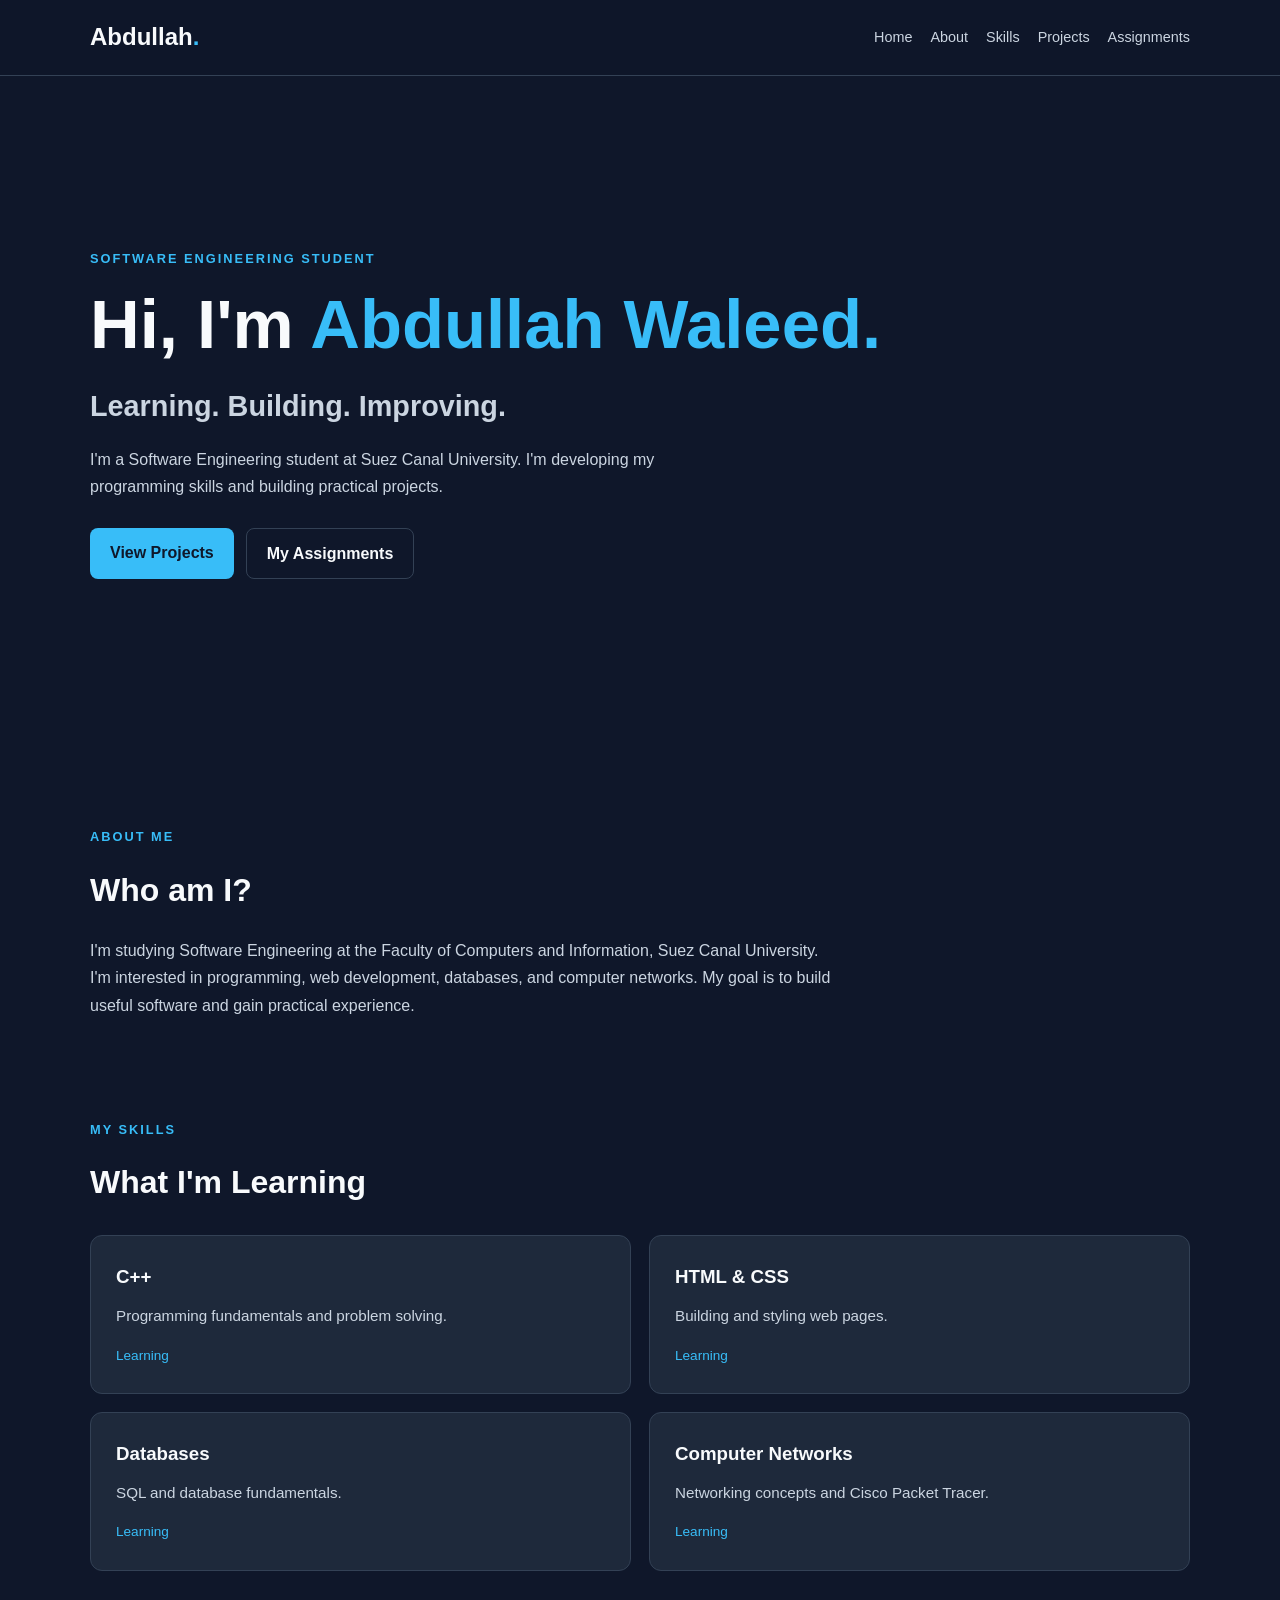
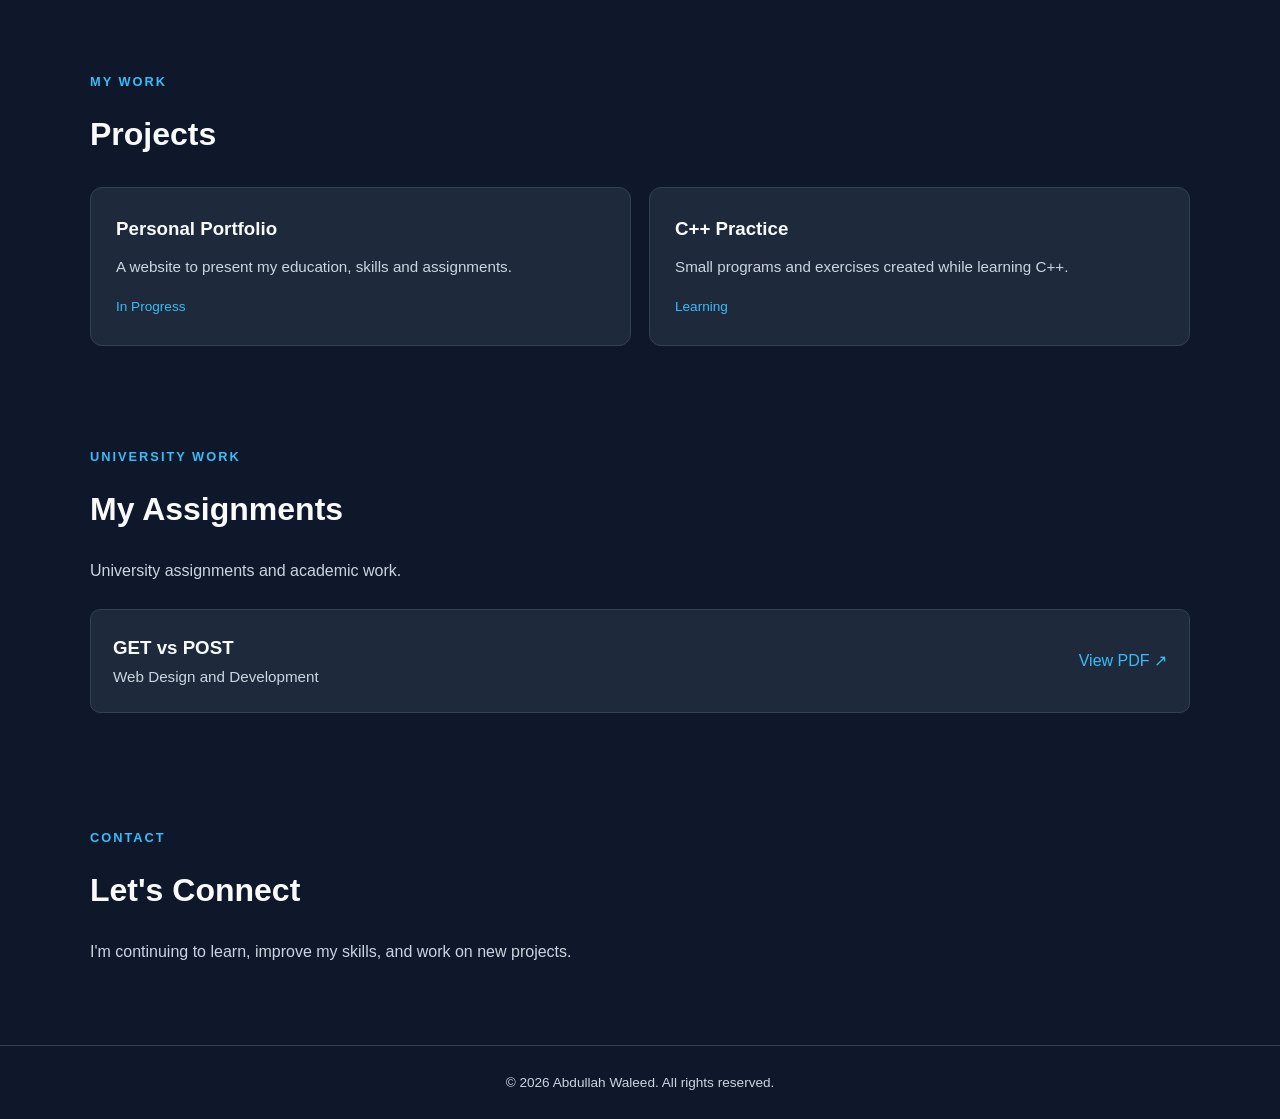
==== index.html @ 7e190e2c "Add files via upload" ====
<!DOCTYPE html>
<html lang="en">
<head>
    <meta charset="UTF-8">
    <meta name="viewport" content="width=device-width, initial-scale=1.0">
    <meta name="description" content="Abdullah Waleed's Software Engineering portfolio">
    <title>Abdullah Waleed | Portfolio</title>
    <link rel="stylesheet" href="style.css">
</head>
<body>

    <header>
        <nav class="container navbar">
            <a href="#home" class="logo">Abdullah<span>.</span></a>
            <div class="nav-links">
                <a href="#home">Home</a>
                <a href="#about">About</a>
                <a href="#skills">Skills</a>
                <a href="#projects">Projects</a>
                <a href="#assignments">Assignments</a>
            </div>
        </nav>
    </header>

    <main>
        <section id="home" class="hero container">
            <p class="tag">SOFTWARE ENGINEERING STUDENT</p>
            <h1>Hi, I'm <span>Abdullah Waleed.</span></h1>
            <h2>Learning. Building. Improving.</h2>
            <p class="description">
                I'm a Software Engineering student at Suez Canal University.
                I'm developing my programming skills and building practical projects.
            </p>
            <div class="buttons">
                <a href="#projects" class="btn primary">View Projects</a>
                <a href="#assignments" class="btn secondary">My Assignments</a>
            </div>
        </section>

        <section id="about" class="section container">
            <p class="tag">ABOUT ME</p>
            <h2>Who am I?</h2>
            <p>
                I'm studying Software Engineering at the Faculty of Computers
                and Information, Suez Canal University. I'm interested in
                programming, web development, databases, and computer networks.
                My goal is to build useful software and gain practical experience.
            </p>
        </section>

        <section id="skills" class="section container">
            <p class="tag">MY SKILLS</p>
            <h2>What I'm Learning</h2>
            <div class="cards">
                <article class="card">
                    <h3>C++</h3>
                    <p>Programming fundamentals and problem solving.</p>
                    <span class="status">Learning</span>
                </article>
                <article class="card">
                    <h3>HTML & CSS</h3>
                    <p>Building and styling web pages.</p>
                    <span class="status">Learning</span>
                </article>
                <article class="card">
                    <h3>Databases</h3>
                    <p>SQL and database fundamentals.</p>
                    <span class="status">Learning</span>
                </article>
                <article class="card">
                    <h3>Computer Networks</h3>
                    <p>Networking concepts and Cisco Packet Tracer.</p>
                    <span class="status">Learning</span>
                </article>
            </div>
        </section>

        <section id="projects" class="section container">
            <p class="tag">MY WORK</p>
            <h2>Projects</h2>
            <div class="cards">
                <article class="card">
                    <h3>Personal Portfolio</h3>
                    <p>A website to present my education, skills and assignments.</p>
                    <span class="status">In Progress</span>
                </article>
                <article class="card">
                    <h3>C++ Practice</h3>
                    <p>Small programs and exercises created while learning C++.</p>
                    <span class="status">Learning</span>
                </article>
            </div>
        </section>

        <section id="assignments" class="section container">
            <p class="tag">UNIVERSITY WORK</p>
            <h2>My Assignments</h2>
            <p class="section-description">
                University assignments and academic work.
            </p>
            <div class="assignment-list">
                <article class="assignment">
                    <div>
                        <h3>GET vs POST</h3>
                        <p>Web Design and Development</p>
                    </div>
                    <a href="assignments/GET_vs_POST.pdf"
                       target="_blank" rel="noopener">View PDF ↗</a>
                </article>
            </div>
        </section>

        <section id="contact" class="section container">
            <p class="tag">CONTACT</p>
            <h2>Let's Connect</h2>
            <p>
                I'm continuing to learn, improve my skills, and work on new projects.
            </p>
        </section>
    </main>

    <footer>
        <p>© <span id="year"></span> Abdullah Waleed. All rights reserved.</p>
    </footer>

    <script src="script.js"></script>
</body>
</html>
---- style.css ----
:root {
    --bg: #0f172a;
    --surface: #1e293b;
    --text: #f8fafc;
    --muted: #cbd5e1;
    --accent: #38bdf8;
    --border: #334155;
}

* {
    margin: 0;
    padding: 0;
    box-sizing: border-box;
}

html {
    scroll-behavior: smooth;
    scroll-padding-top: 90px;
}

body {
    font-family: Arial, Helvetica, sans-serif;
    background: var(--bg);
    color: var(--text);
    line-height: 1.7;
}

a {
    color: inherit;
    text-decoration: none;
}

.container {
    width: min(1100px, 90%);
    margin: auto;
}

header {
    position: sticky;
    top: 0;
    z-index: 10;
    background: #0f172af2;
    border-bottom: 1px solid var(--border);
}

.navbar {
    min-height: 75px;
    display: flex;
    justify-content: space-between;
    align-items: center;
    gap: 20px;
}

.logo {
    font-size: 1.5rem;
    font-weight: bold;
}

.logo span,
.hero h1 span {
    color: var(--accent);
}

.nav-links {
    display: flex;
    flex-wrap: wrap;
    gap: 18px;
}

.nav-links a {
    color: var(--muted);
    font-size: 0.9rem;
}

.nav-links a:hover {
    color: var(--accent);
}

.hero {
    min-height: 75vh;
    display: flex;
    flex-direction: column;
    justify-content: center;
    align-items: flex-start;
    padding-top: 70px;
    padding-bottom: 70px;
}

.tag {
    color: var(--accent);
    font-size: 0.8rem;
    font-weight: bold;
    letter-spacing: 2px;
    margin-bottom: 15px;
}

.hero h1 {
    font-size: clamp(2.2rem, 6vw, 4.3rem);
    line-height: 1.2;
    margin-bottom: 15px;
}

.hero h2 {
    color: var(--muted);
    font-size: clamp(1.2rem, 3vw, 1.8rem);
    margin-bottom: 15px;
}

.description {
    color: var(--muted);
    max-width: 650px;
}

.buttons {
    display: flex;
    flex-wrap: wrap;
    gap: 12px;
    margin-top: 28px;
}

.btn {
    display: inline-block;
    padding: 11px 20px;
    border-radius: 8px;
    font-weight: bold;
    transition: 0.2s;
}

.btn:hover {
    transform: translateY(-2px);
}

.primary {
    background: var(--accent);
    color: #0f172a;
}

.secondary {
    border: 1px solid var(--border);
}

.section {
    padding-top: 75px;
    padding-bottom: 25px;
    scroll-margin-top: 75px;
}

.section h2 {
    font-size: 2rem;
    margin-bottom: 20px;
}

.section > p:not(.tag) {
    max-width: 750px;
    color: var(--muted);
}

.cards {
    display: grid;
    grid-template-columns: repeat(2, minmax(0, 1fr));
    gap: 18px;
    margin-top: 25px;
}

.card {
    background: var(--surface);
    border: 1px solid var(--border);
    padding: 25px;
    border-radius: 12px;
    transition: transform 0.2s, border-color 0.2s;
}

.card:hover {
    transform: translateY(-4px);
    border-color: var(--accent);
}

.card h3 {
    margin-bottom: 10px;
}

.card p,
.assignment p {
    color: var(--muted);
    font-size: 0.95rem;
}

.status {
    display: inline-block;
    color: var(--accent);
    font-size: 0.85rem;
    margin-top: 15px;
}

.assignment-list {
    margin-top: 25px;
}

.assignment {
    display: flex;
    align-items: center;
    justify-content: space-between;
    gap: 20px;
    padding: 22px;
    background: var(--surface);
    border: 1px solid var(--border);
    border-radius: 10px;
    margin-bottom: 14px;
}

.assignment a {
    color: var(--accent);
    white-space: nowrap;
}

.assignment a:hover {
    text-decoration: underline;
}

#contact {
    padding-bottom: 80px;
}

footer {
    text-align: center;
    padding: 25px 5%;
    border-top: 1px solid var(--border);
    color: var(--muted);
    font-size: 0.85rem;
}

@media (max-width: 650px) {
    .navbar {
        padding-top: 15px;
        padding-bottom: 15px;
        align-items: flex-start;
        flex-direction: column;
    }

    .nav-links {
        gap: 12px;
    }

    .nav-links a {
        font-size: 0.8rem;
    }

    .hero {
        min-height: 65vh;
    }

    .cards {
        grid-template-columns: 1fr;
    }

    .assignment {
        align-items: flex-start;
        flex-direction: column;
    }

}
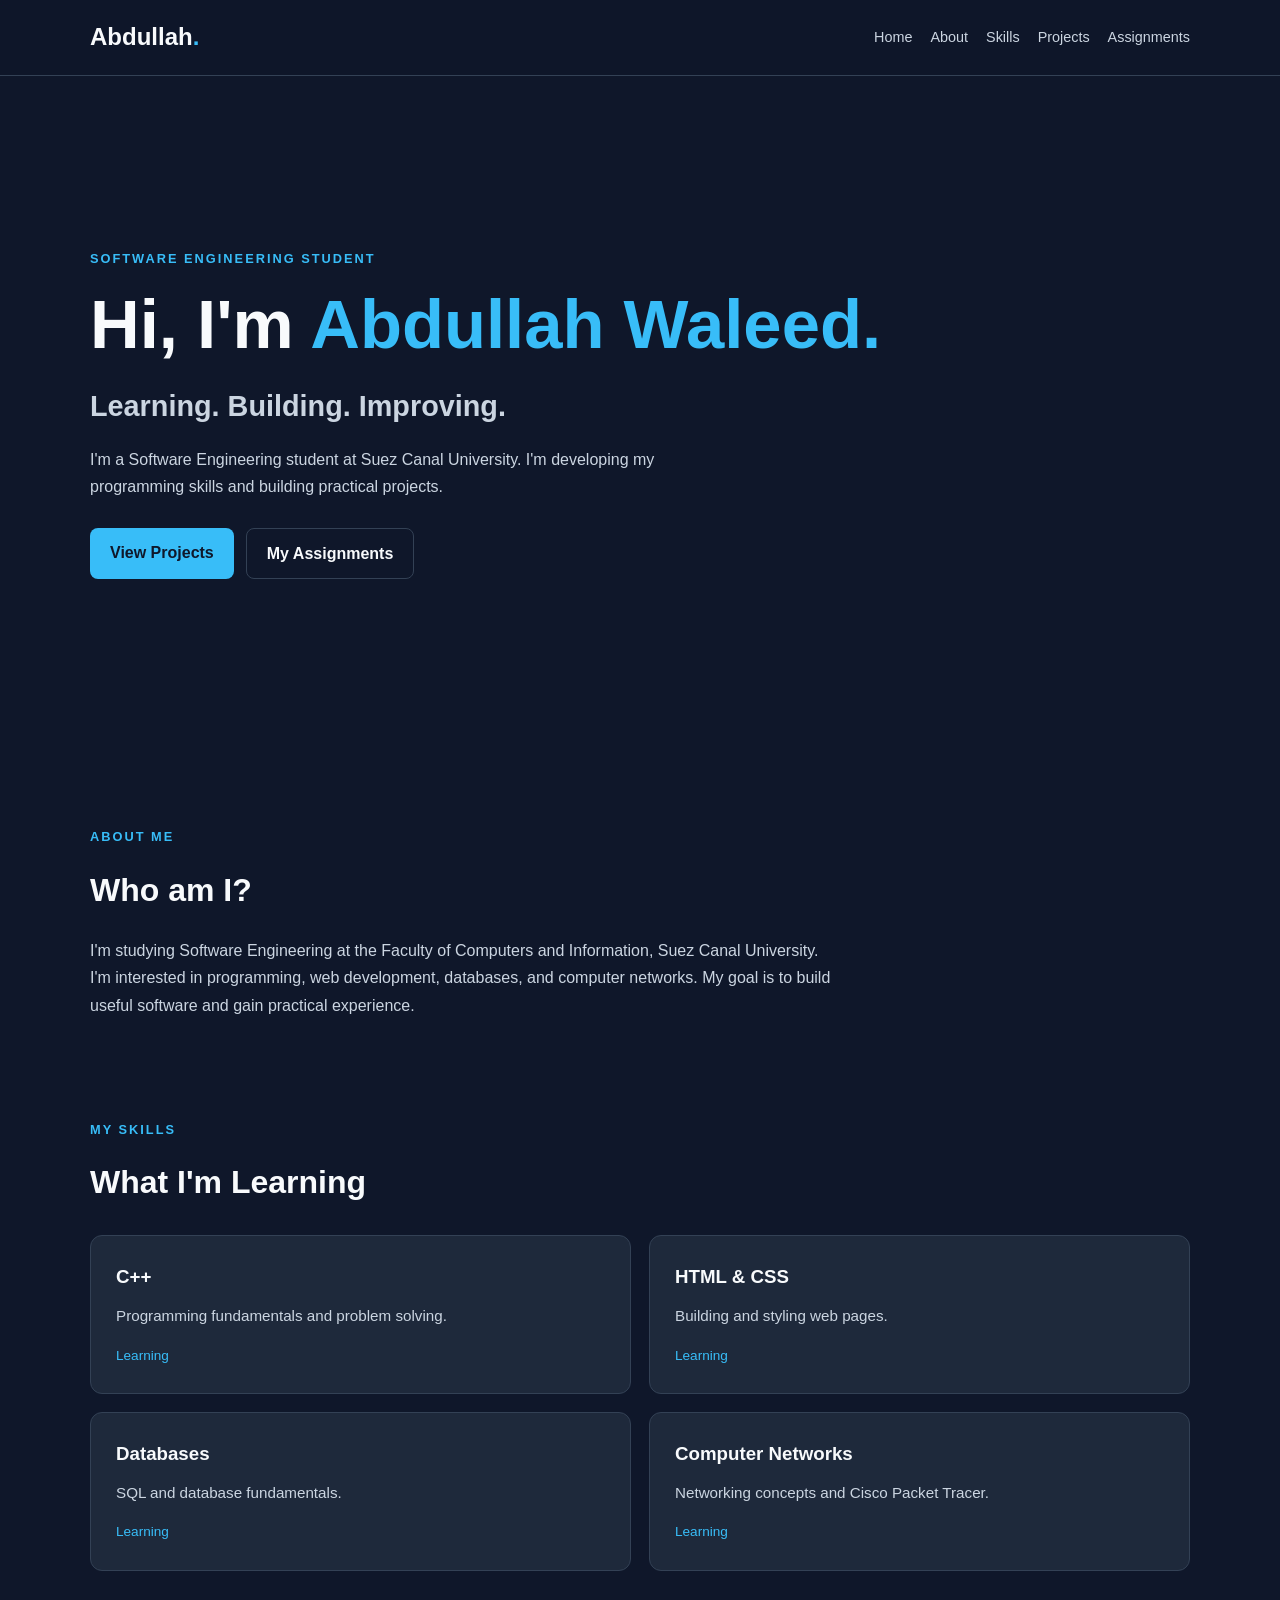
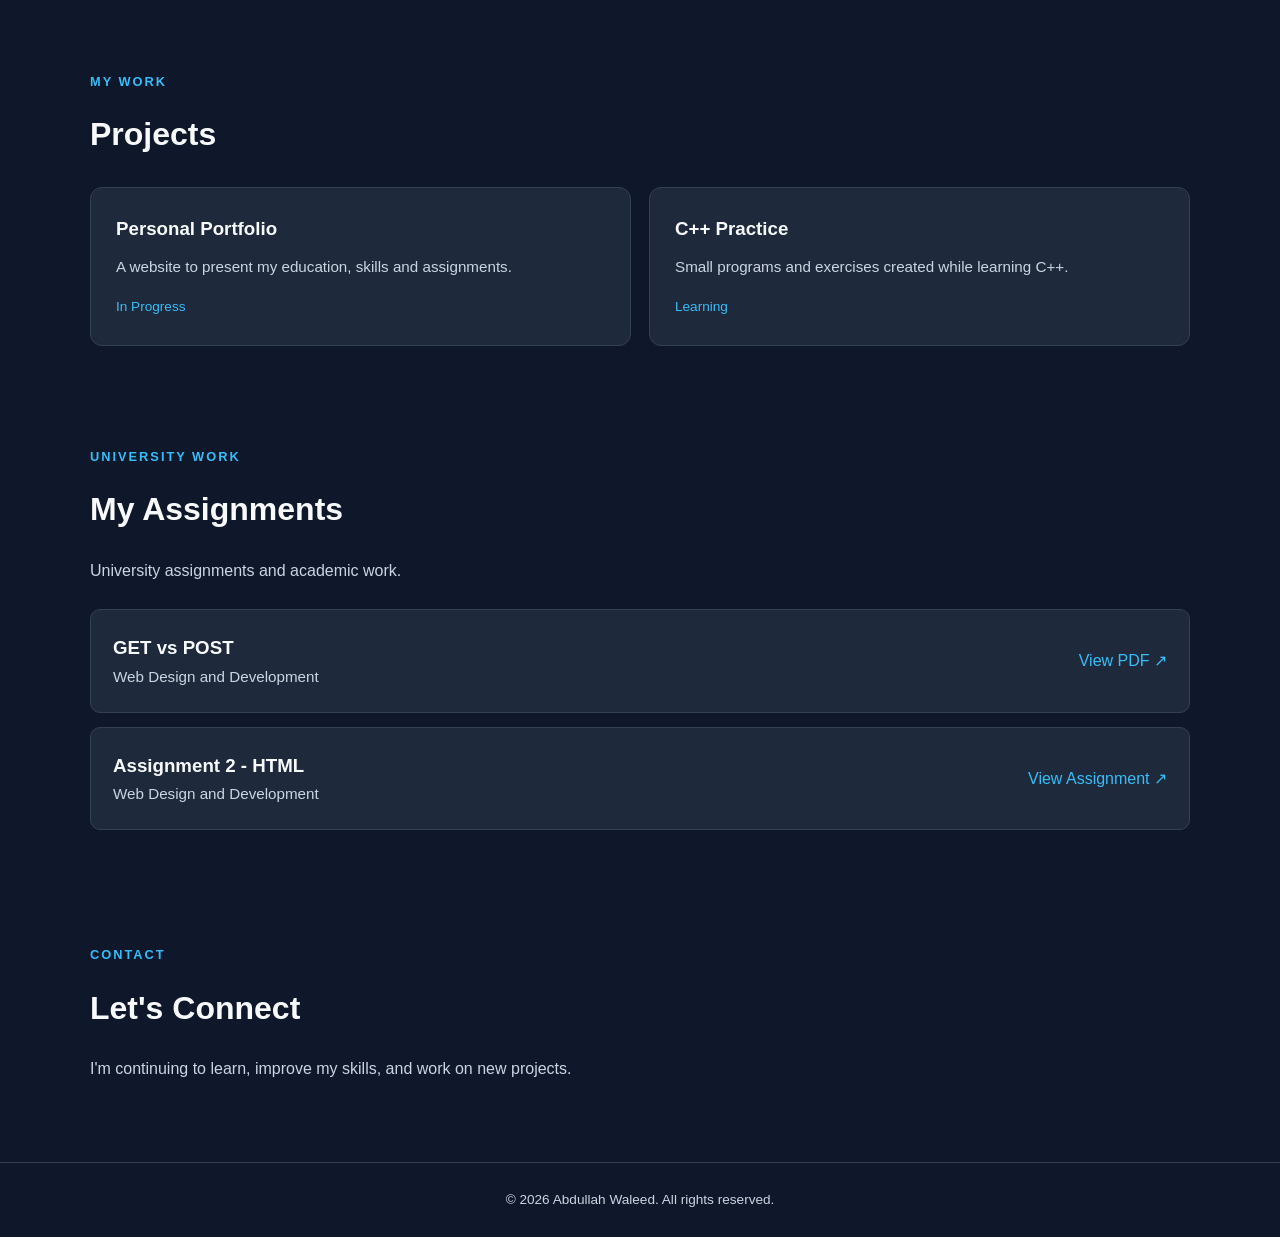
==== commit eff62270: "Update index.html" ====
--- a/index.html
+++ b/index.html
@@ -108,6 +108,15 @@
                     <a href="assignments/GET_vs_POST.pdf"
                        target="_blank" rel="noopener">View PDF ↗</a>
                 </article>
+                
+                <article class="assignment">
+                    <div>
+                        <h3>Assignment 2 - HTML</h3>
+                        <p>Web Design and Development</p>
+                    </div>
+                    <a href="Assignment2/" target="_blank" rel="noopener">View Assignment ↗</a>
+                </article>
+
             </div>
         </section>
 
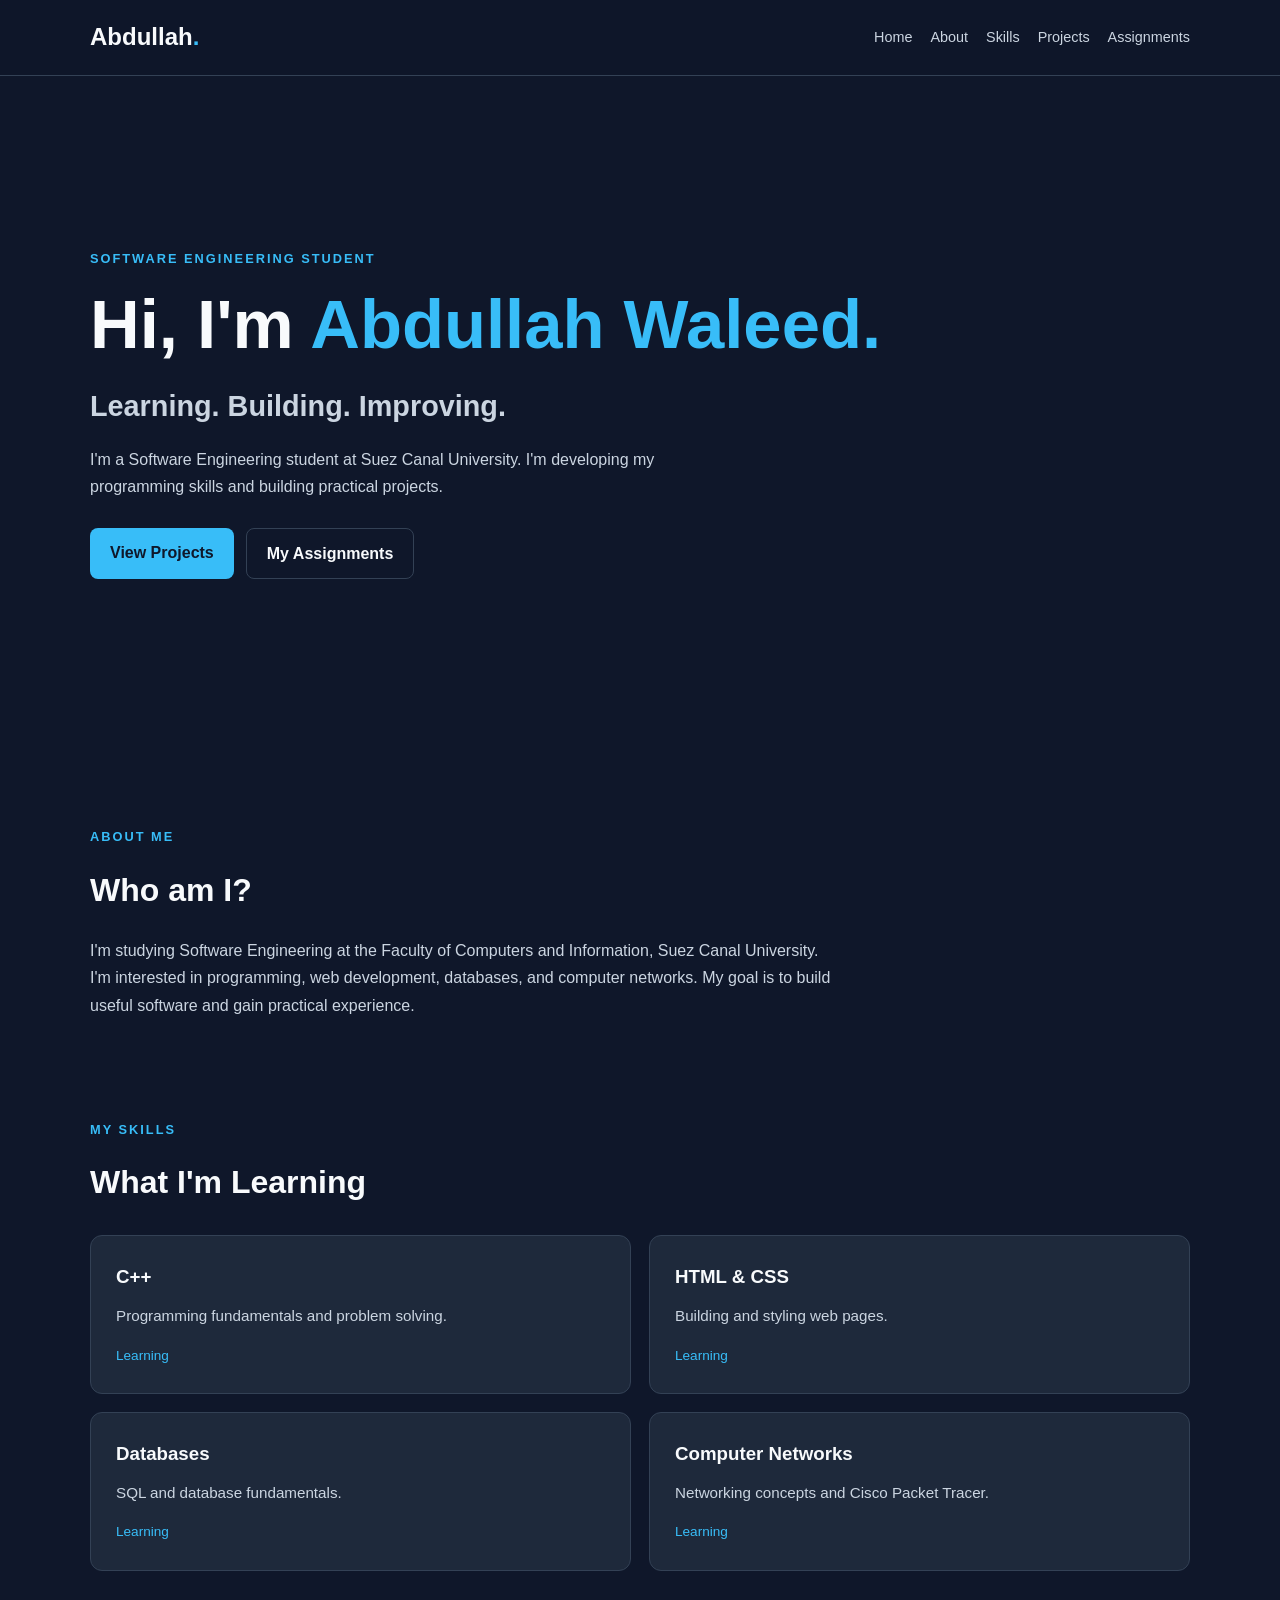
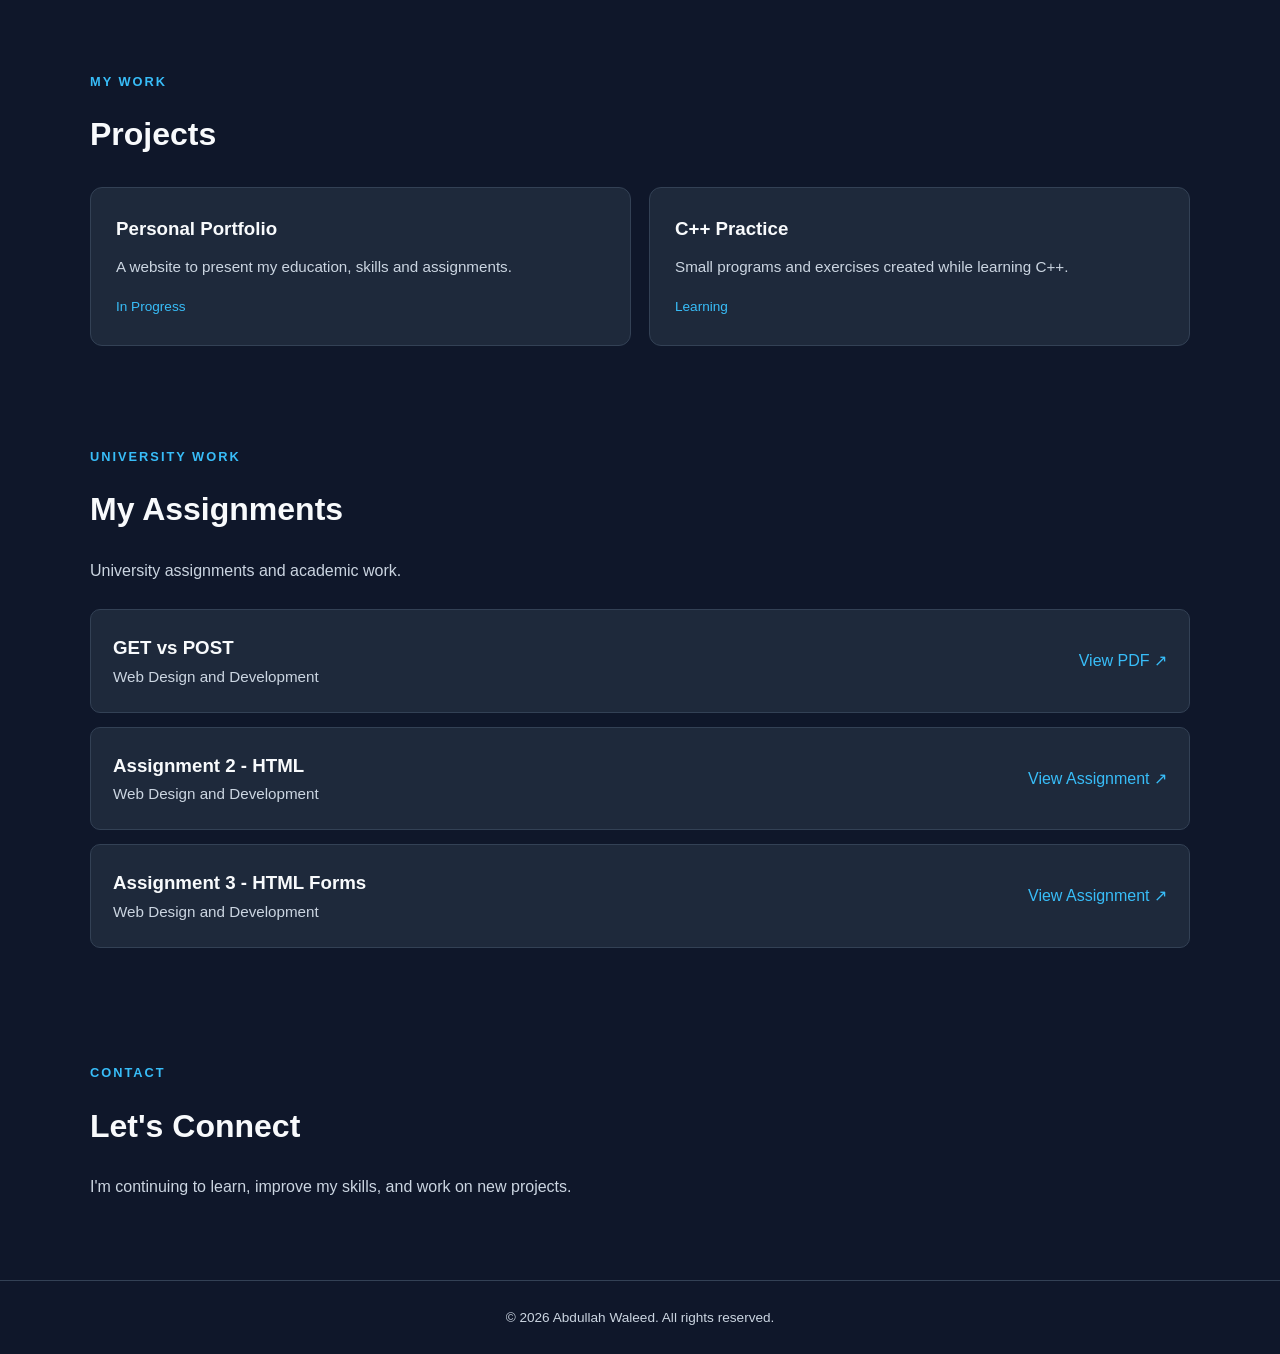
==== commit 1c69ac1d: "Update index.html" ====
--- a/index.html
+++ b/index.html
@@ -117,6 +117,16 @@
                     <a href="Assignment2/" target="_blank" rel="noopener">View Assignment ↗</a>
                 </article>
 
+                <article class="assignment">
+    <div>
+        <h3>Assignment 3 - HTML Forms</h3>
+        <p>Web Design and Development</p>
+    </div>
+    <a href="Index.html" target="_blank" rel="noopener">
+        View Assignment ↗
+    </a>
+</article>
+
             </div>
         </section>
 
